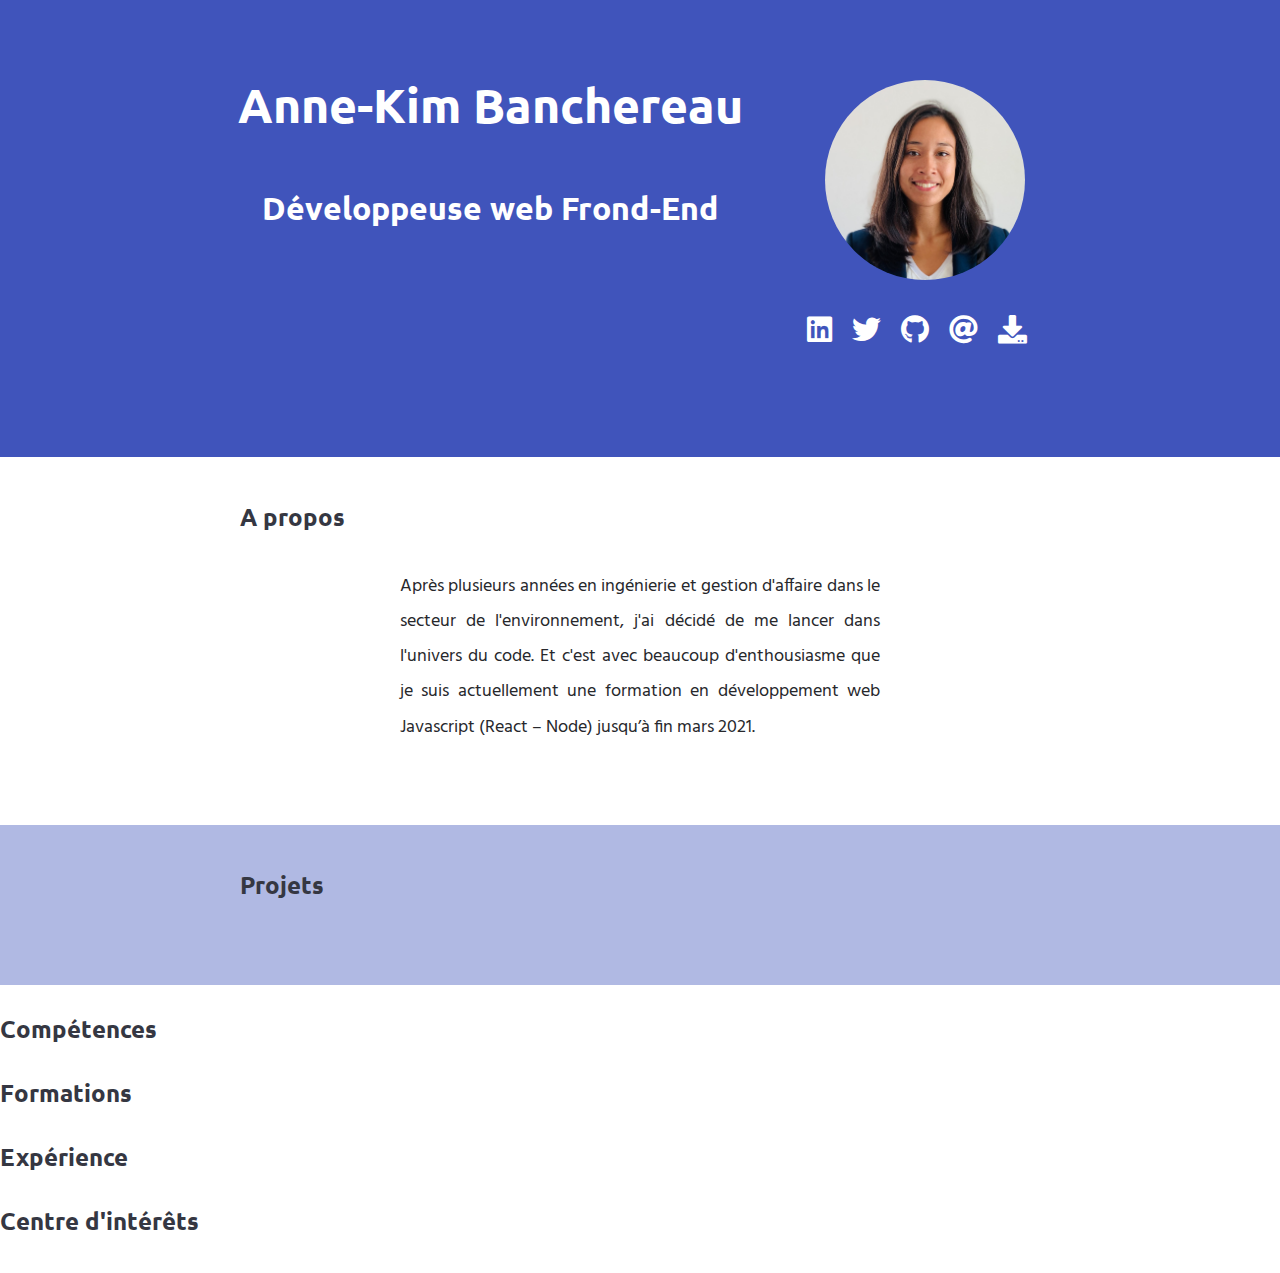
==== html/index.html @ 90d188f5 "header and about" ====
<!DOCTYPE html>
<html lang="en">
<head>
  <meta charset="UTF-8">
  <meta name="viewport" content="width=device-width, initial-scale=1.0">
  <title>Anne-Kim Banchereau</title>
  <link rel="stylesheet" href="../styles/reset.css">
  <link rel="stylesheet" href="../styles/style.css">
  <link rel="stylesheet" href="https://cdnjs.cloudflare.com/ajax/libs/font-awesome/5.15.2/css/all.min.css">
</head>
<body>
  <header>
    <div class="header-left">
      <h1>Anne-Kim Banchereau</h1>
      <h2>Développeuse web Frond-End</h2>
    </div>
    <div class="header-right">
      <img class="header-right_img" src="../images/annekim.jpg" alt="photo1">
      <div class="header-right_icons_wrapper">
        <span class="header-right_icons">
          <a href="#" class="fab fa-linkedin"></a>
        </span>
        <span class="header-right_icons">
          <a href="#" class="fab fa-twitter"></a>
        </span>
        <span class="header-right_icons">
          <a href="#" class="fab fa-github"></a>
        </span>
        <span class="header-right_icons">
          <a href="#" class="fas fa-at"></a>
        </span>
        <span class="header-right_icons">
          <a href="#" class="fas fa-download"></a>
        </span>
      </div>
    </div>
  </header>
  <main>
    <section class="about">
      <div class="wrapper">
        <h3>A propos</h3>
        <p class="about_content">Après plusieurs années en ingénierie et gestion d'affaire dans le secteur de l'environnement, j'ai décidé de me lancer dans l'univers du code. Et c'est avec beaucoup d'enthousiasme que je suis actuellement une formation en développement web Javascript (React – Node) jusqu’à fin mars 2021.</p>
      </div>
    </section>
    <section class="projects">
      <div class="wrapper">
        <h3>Projets</h3>
        <div></div>
        <div></div>
        <div></div>
      </div>

    </section>
    <section>
      <h3>Compétences</h3>
    </section>
    <section>
      <h3>Formations</h3>
    </section>
    <section>
      <h3>Expérience</h3>
    </section>
    <section>
      <h3>Centre d'intérêts</h3>
    </section>
  </main>
</body>
</html>
---- styles/style.css ----
@import url('https://fonts.googleapis.com/css2?family=Hind:wght@300;400;700&family=Ubuntu:ital,wght@0,400;0,700;1,400&display=swap');

body{
  font-family: 'Hind', sans-serif;
  color:#27282c;
}

header{
  background-color: #4054BB;
  color:white;
  text-align: center;
  padding: 1rem;
  display: flex;
  justify-content: center;
  flex-wrap: wrap;
}

h1, h2, h3{
  font-family: 'Ubuntu', sans-serif;
  padding-bottom: 1rem ;
  font-weight: bold;
}

h1{
  font-size: 3em;
  margin-bottom: 3rem;
}

h2{
  font-size:2em;
}

h3{
  font-size: 1.5em;
  color:#353742;
  margin-bottom: 1.5rem;
}

.header-left, .header-right{
  margin: 4rem 2rem;
}

.header-right_img{
  max-width: 100%;
  height: 200px;
  margin-bottom: 2rem;
  border-radius : 50%;
}

.header-right_icons_wrapper{
  margin: auto;
  margin-bottom: 2rem;
}

.header-right_icons .fas, .header-right_icons .fab{
  display:inline-block;
  margin-right: 1rem;
  cursor: pointer;
  font-size: 1.8em;
}

.header-right_icons .fas:hover, .header-right_icons .fab:hover{
  opacity: 0.5;
}

/* section{
  padding: 2rem;
  width: 80%;
  margin: auto;
  margin-bottom: 2rem;
} */

.wrapper{
  padding: 3rem;
  width: 70%;
  margin: auto;
  margin-bottom: 2rem;
}

.about{
  background-color: white;
}

.about_content{
  font-size: 1.1em;
  text-align: justify;
  width: 60%;
  margin-left: 10rem;
  line-height: 2em;
}

.projects{
  background-color: #4054bb69;
}
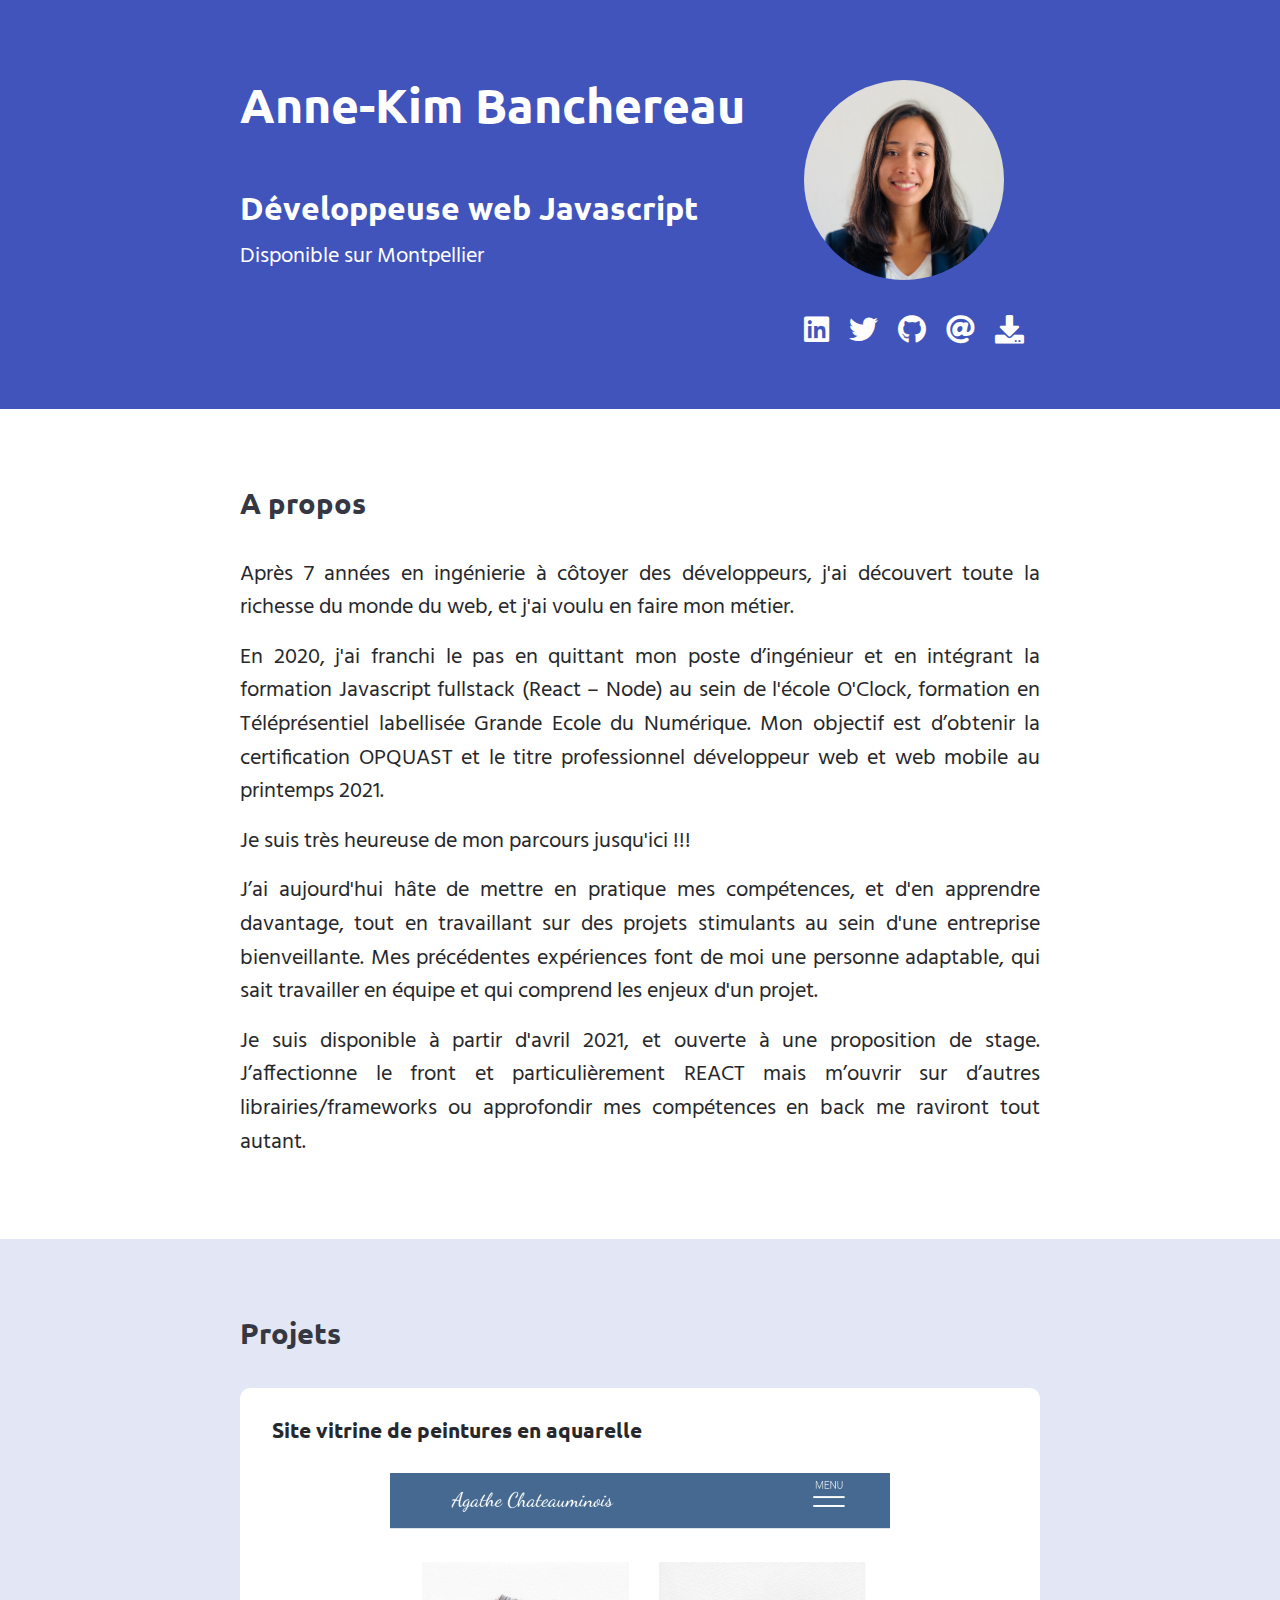
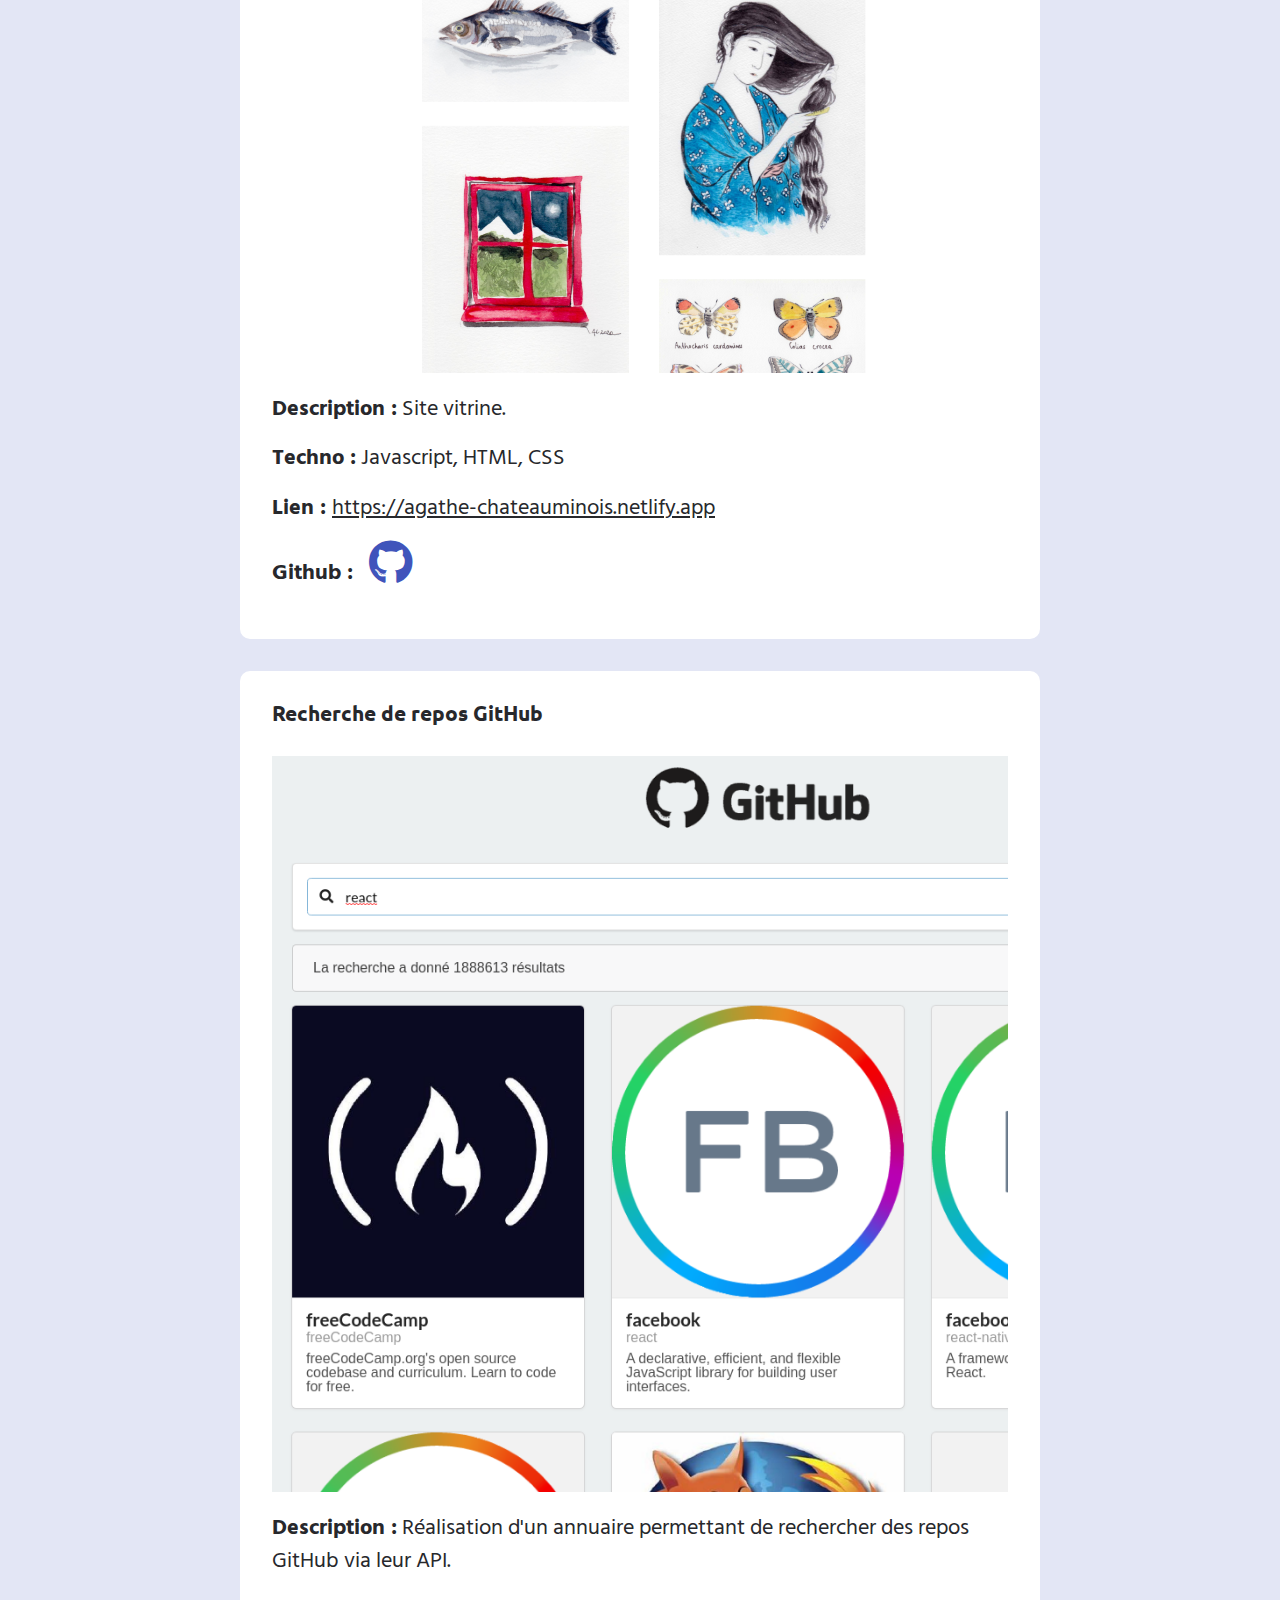
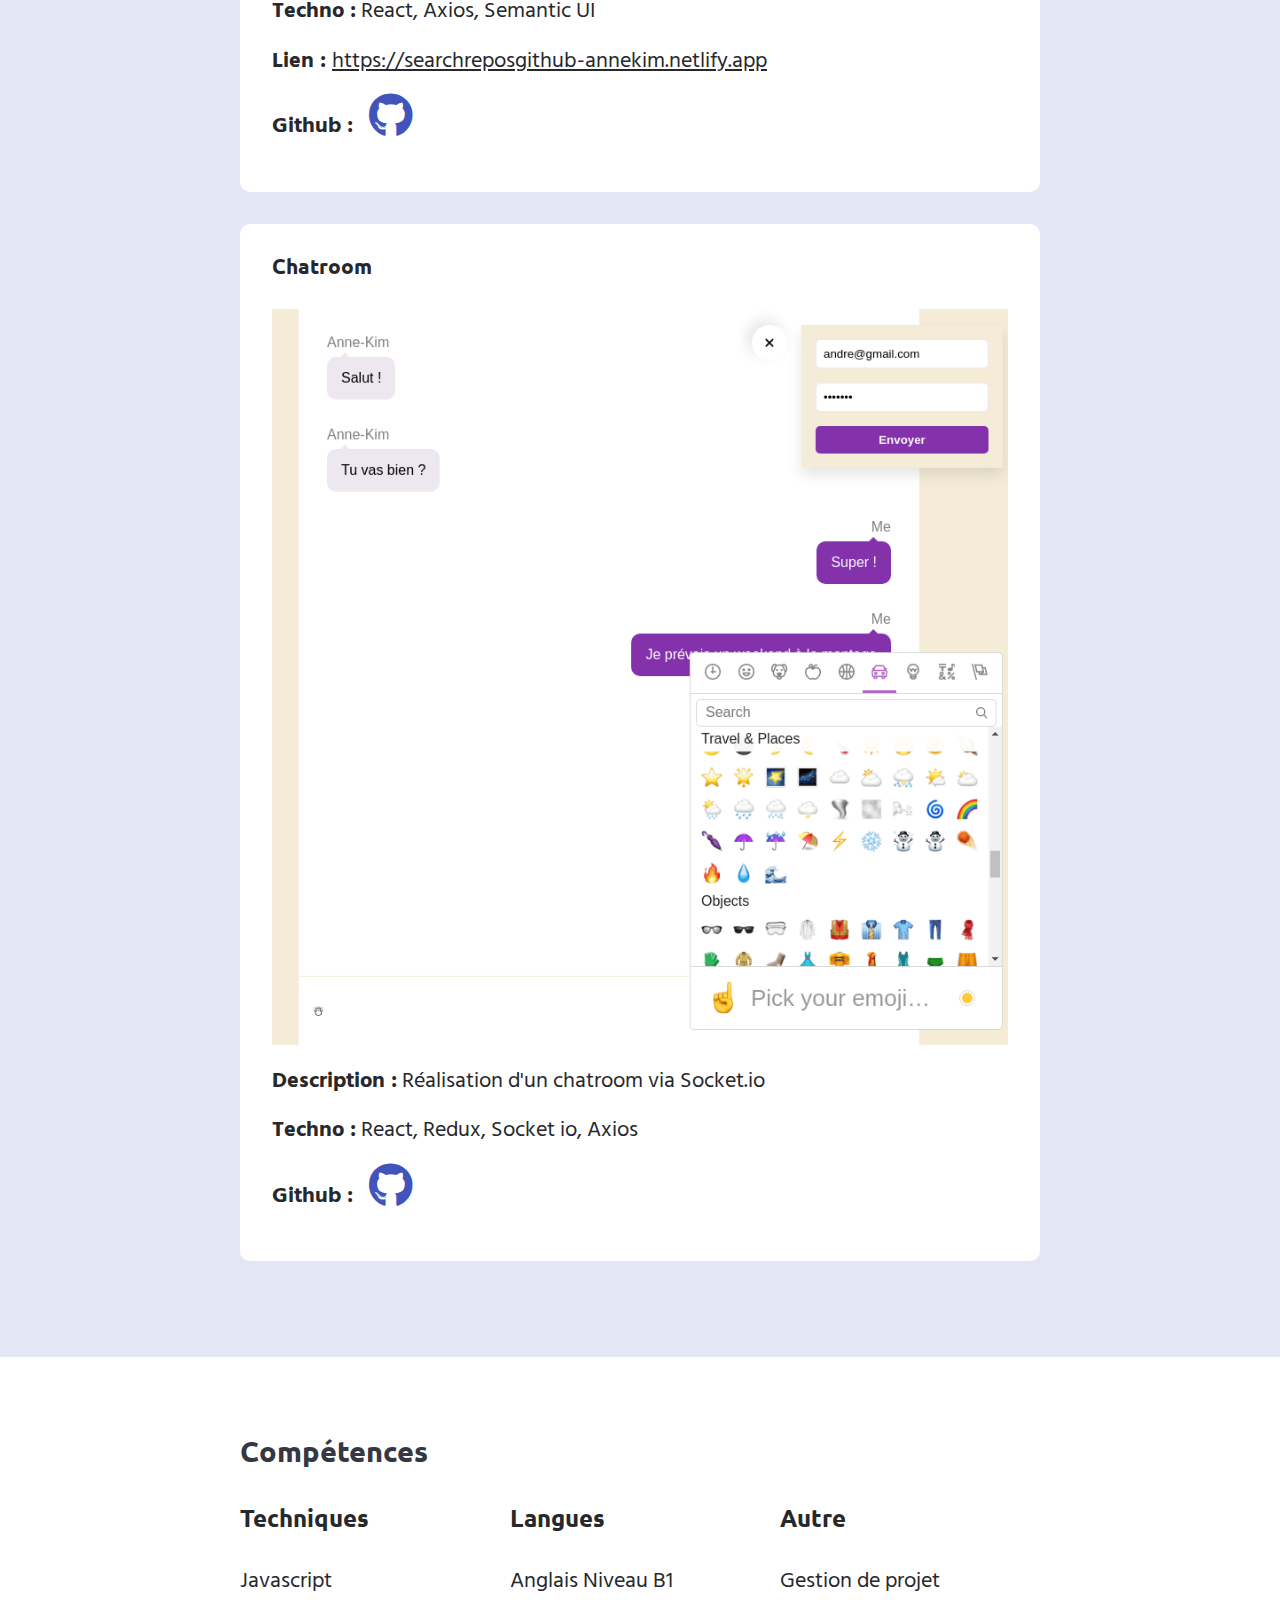
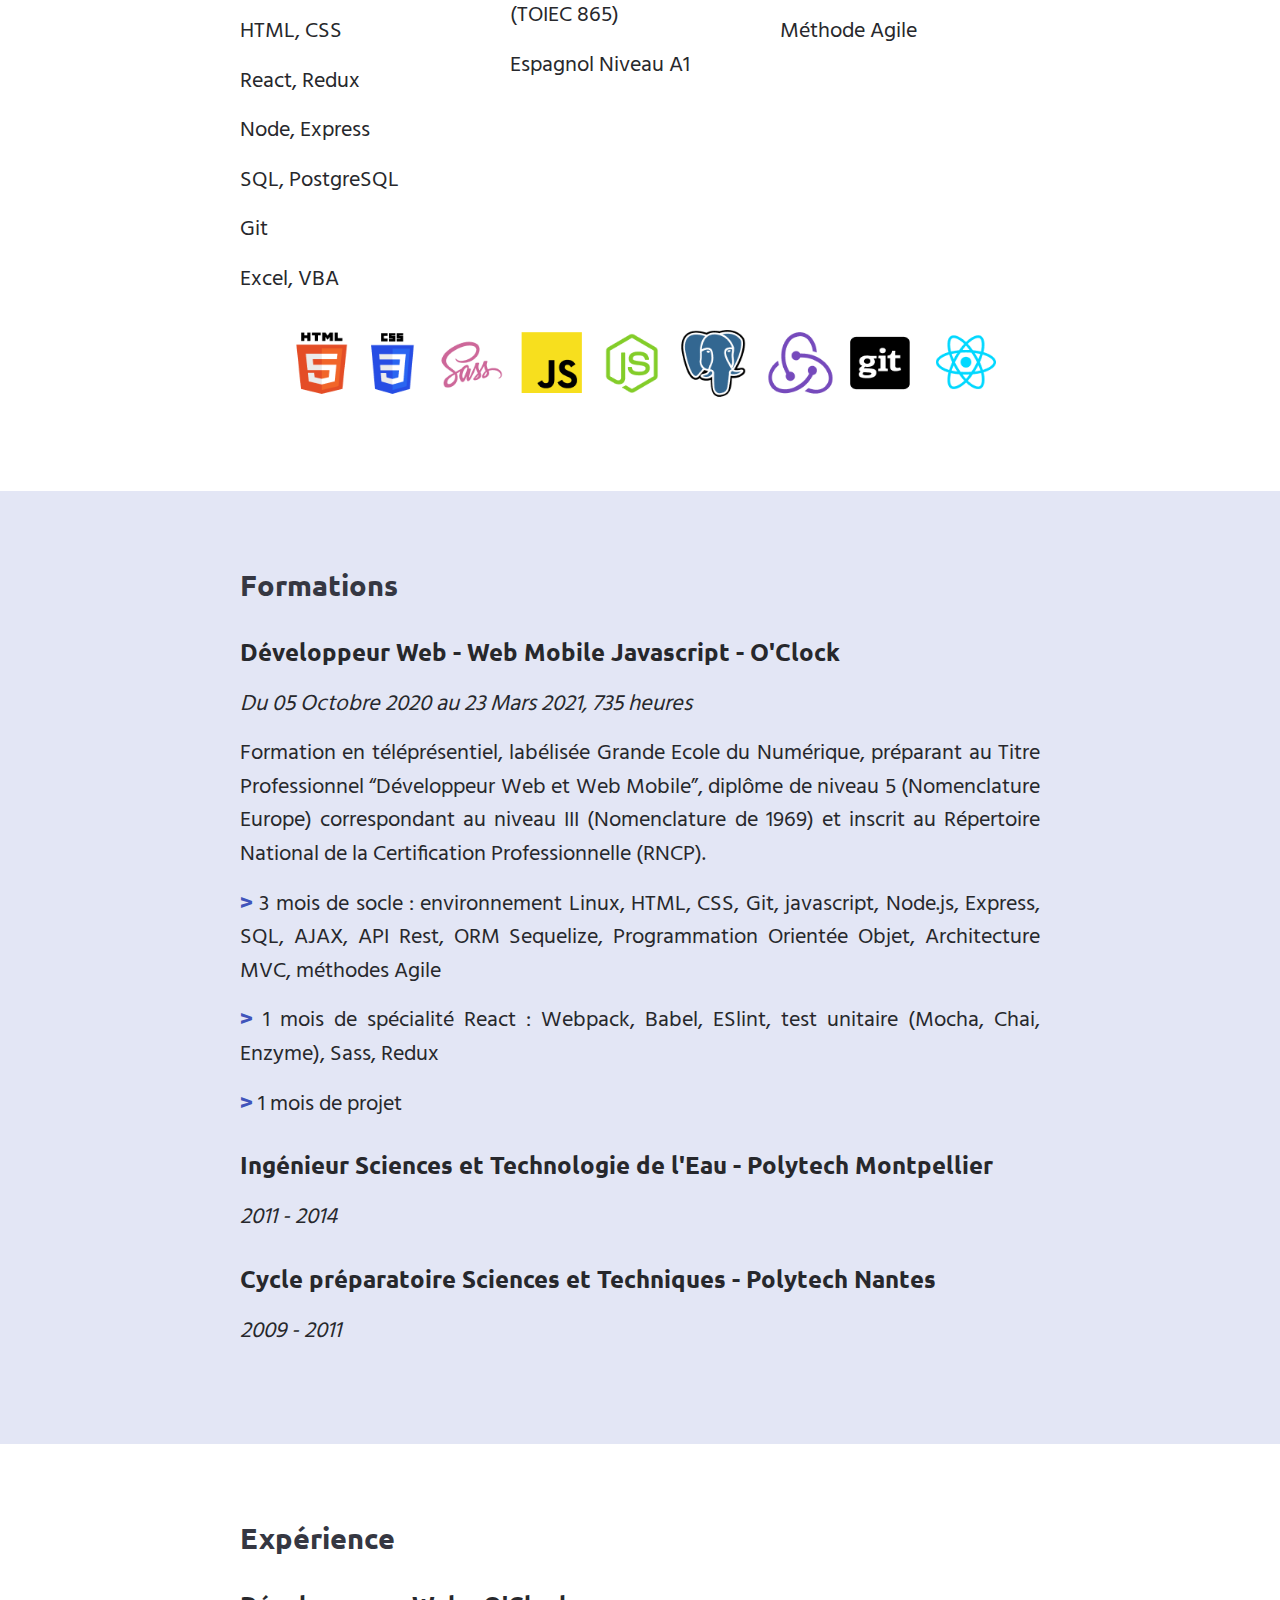
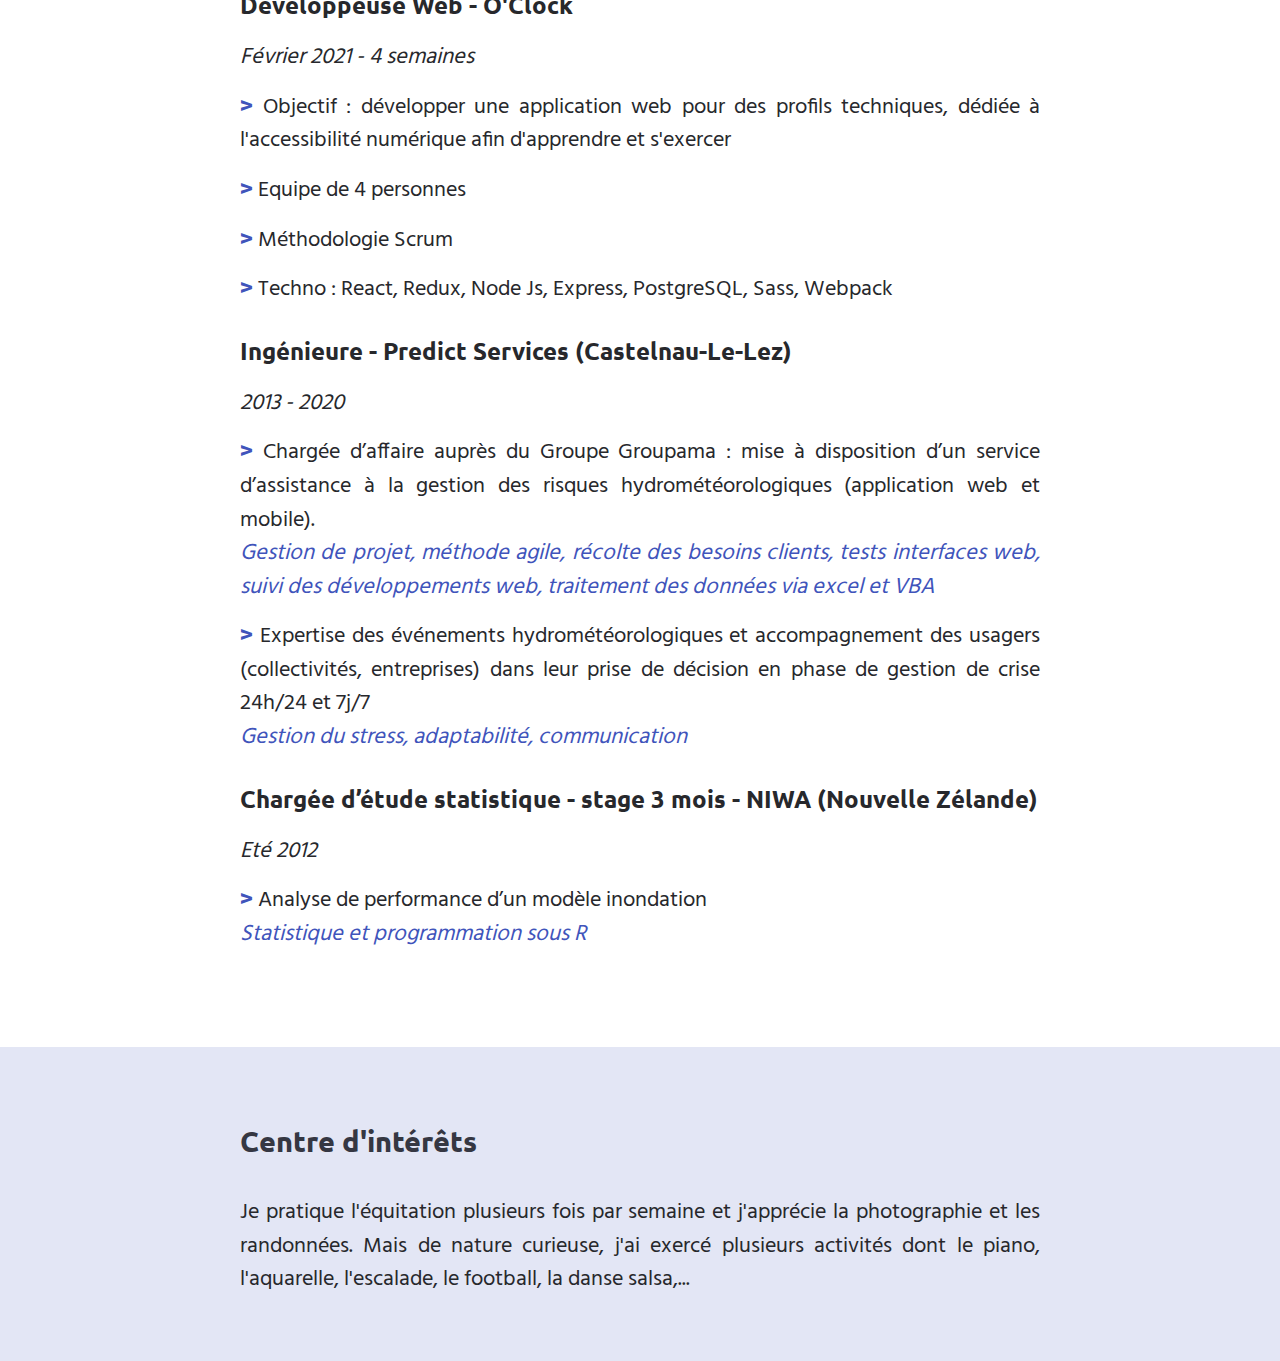
==== commit 22825491: "new text about" ====
--- a/html/index.html
+++ b/html/index.html
@@ -10,28 +10,33 @@
 </head>
 <body>
   <header>
-    <div class="header-left">
-      <h1>Anne-Kim Banchereau</h1>
-      <h2>Développeuse web Frond-End</h2>
-    </div>
-    <div class="header-right">
-      <img class="header-right_img" src="../images/annekim.jpg" alt="photo1">
-      <div class="header-right_icons_wrapper">
-        <span class="header-right_icons">
-          <a href="#" class="fab fa-linkedin"></a>
-        </span>
-        <span class="header-right_icons">
-          <a href="#" class="fab fa-twitter"></a>
-        </span>
-        <span class="header-right_icons">
-          <a href="#" class="fab fa-github"></a>
-        </span>
-        <span class="header-right_icons">
-          <a href="#" class="fas fa-at"></a>
-        </span>
-        <span class="header-right_icons">
-          <a href="#" class="fas fa-download"></a>
-        </span>
+    <div class="wrapper">
+      <div class="header">
+        <div class="header-left">
+          <h1>Anne-Kim Banchereau</h1>
+          <h2>Développeuse web Javascript</h2>
+          <p>Disponible sur Montpellier</p>
+        </div>
+        <div class="header-right">
+          <img class="header-right_img" src="../images/annekim.jpg" alt="photo1">
+          <div class="header-right_icons_wrapper">
+            <span class="header-right_icons">
+              <a href="https://www.linkedin.com/in/anne-kimbanchereau/" class="fab fa-linkedin" target="_blank"></a>
+            </span>
+            <span class="header-right_icons">
+              <a href="https://twitter.com/AnneKim_B" class="fab fa-twitter" target="_blank"></a>
+            </span>
+            <span class="header-right_icons">
+              <a href="https://github.com/AnnekimBanchereau?tab=repositories" class="fab fa-github" target="_blank"></a>
+            </span>
+            <span class="header-right_icons">
+              <a href="mailto:annekim.banchereau@gmail.com" class="fas fa-at" target="_blank"></a>
+            </span>
+            <span class="header-right_icons">
+              <a href="https://drive.google.com/file/d/1sTxiv5mGYqMfV3r8agXu4b8w30QFOoHG/view?usp=sharing" class="fas fa-download" target="_blank"></a>
+            </span>
+          </div>
+        </div>
       </div>
     </div>
   </header>
@@ -39,29 +44,147 @@
     <section class="about">
       <div class="wrapper">
         <h3>A propos</h3>
-        <p class="about_content">Après plusieurs années en ingénierie et gestion d'affaire dans le secteur de l'environnement, j'ai décidé de me lancer dans l'univers du code. Et c'est avec beaucoup d'enthousiasme que je suis actuellement une formation en développement web Javascript (React – Node) jusqu’à fin mars 2021.</p>
+        <p class="about_content">Après 7 années en ingénierie à côtoyer des développeurs, j'ai découvert toute la richesse du monde du web, et j'ai voulu en faire mon métier.</p>
+        <p class="about_content">En 2020, j'ai franchi le pas en quittant mon poste d’ingénieur et en intégrant la formation Javascript fullstack (React – Node) au sein de l'école O'Clock, formation en Téléprésentiel labellisée Grande Ecole du Numérique. Mon objectif est d’obtenir la certification OPQUAST et le titre professionnel développeur web et web mobile au printemps 2021.</p>
+        <p class="about_content">Je suis très heureuse de mon parcours jusqu'ici !!!</p>
+        <p class="about_content">J’ai aujourd'hui hâte de mettre en pratique mes compétences, et d'en apprendre davantage, tout en travaillant sur des projets stimulants au sein d'une entreprise bienveillante. Mes précédentes expériences font de moi une personne adaptable, qui sait travailler en équipe et qui comprend les enjeux d'un projet.</p> 
+        <p class="about_content">Je suis disponible à partir d'avril 2021, et ouverte à une proposition de stage. J’affectionne le front et particulièrement REACT mais m’ouvrir sur d’autres librairies/frameworks ou approfondir mes compétences en back me raviront tout autant.</p>
       </div>
     </section>
     <section class="projects">
       <div class="wrapper">
         <h3>Projets</h3>
-        <div></div>
-        <div></div>
-        <div></div>
+        <div class="project_board">
+          <div class="project_item">
+            <h4 class="project_title">Site vitrine de peintures en aquarelle</h4>
+            <a href="https://agathe-chateauminois.netlify.app" target="_blank" class="project_img-link"><img class="project_img" src="../images/projet_agathe.PNG" alt="projet1"></a>
+            <div class="project_content">
+              <p><strong class="bold">Description :</strong> Site vitrine.</p>
+              <p><strong class="bold">Techno :</strong> Javascript, HTML, CSS</p>
+              <p><strong class="bold">Lien : </strong><a href="https://agathe-chateauminois.netlify.app" class="project_link-web" target="_blank">https://agathe-chateauminois.netlify.app</a></p>
+              <p><strong class="bold">Github :</strong><a href="https://github.com/AnnekimBanchereau/site-vitrine-aquarelle" class="fab fa-github" target="_blank"></a></p>
+            </div>
+          </div>
+          <div class="project_item">
+            <h4 class="project_title">Recherche de repos GitHub</h4>
+            <a href="https://github.com/AnnekimBanchereau/search_repositories_github" class="project_img-link" target="_blank"><img class="project_img" src="../images/github.PNG" alt="projet github"></a>
+            <div class="project_content">
+              <p><strong class="bold">Description :</strong> Réalisation d'un annuaire permettant de rechercher des repos GitHub via leur API.</p>
+              <p><strong class="bold">Techno :</strong> React, Axios, Semantic UI</p>
+              <p><strong class="bold">Lien : </strong><a href="https://searchreposgithub-annekim.netlify.app" class="project_link-web" target="_blank">https://searchreposgithub-annekim.netlify.app</a></p>
+              <p><strong class="bold">Github :</strong><a href="https://github.com/AnnekimBanchereau/search_repositories_github" class="fab fa-github" target="_blank"></a></p>
+            </div>
+          </div>
+          <div class="project_item">
+            <h4 class="project_title">Chatroom</h4>
+            <a href="https://github.com/AnnekimBanchereau/chatroom-react-redux" class="project_img-link" target="_blank"><img class="project_img" src="../images/chatroom.PNG" alt="projet chatroom"></a>
+            <div class="project_content">
+              <p><strong class="bold">Description :</strong> Réalisation d'un chatroom via Socket.io</p>
+              <p><strong class="bold">Techno :</strong> React, Redux, Socket io, Axios</p>
+              <p><strong class="bold">Github :</strong><a href="https://github.com/AnnekimBanchereau/chatroom-react-redux" class="fab fa-github" target="_blank"></a></p>
+            </div>
+          </div>
+        </div>
       </div>
-
     </section>
-    <section>
-      <h3>Compétences</h3>
+    <section class="skills">
+      <div class="wrapper">
+        <h3>Compétences</h3>
+        <div class="skills_board">
+          <div class="skills_block">
+            <h4>Techniques</h4>
+            <ul>
+              <li>Javascript</li>
+              <li>HTML, CSS</li>
+              <li>React, Redux</li>
+              <li>Node, Express</li>
+              <li>SQL, PostgreSQL</li>
+              <li>Git</li>
+              <li>Excel, VBA</li>
+            </ul>
+          </div>
+          <div class="skills_block">
+            <h4>Langues</h4>
+            <ul>
+              <li>Anglais Niveau B1<br>
+                (TOIEC 865)</li>
+              <li>Espagnol Niveau A1</li>
+            </ul>
+          </div>
+          <div class="skills_block">
+            <h4>Autre</h4>
+            <ul>
+              <li>Gestion de projet</li>
+              <li>Méthode Agile</li>
+            </ul>
+          </div>
+        </div>
+        <div class="skills_image">
+          <img src="../images/skills_line.png" alt="compétences">
+        </div>
+      </div>
     </section>
-    <section>
-      <h3>Formations</h3>
+    <section class="education">
+      <div class="wrapper">
+        <h3>Formations</h3>
+        <div class="education_content">
+          <h4><strong class="bold">Développeur Web - Web Mobile Javascript</strong> - O'Clock</h4>
+          <p><em class="italic education_content-date">Du 05 Octobre 2020 au 23 Mars 2021, 735 heures</em></p>
+          <p>Formation en téléprésentiel, labélisée Grande Ecole du  Numérique,  préparant au Titre Professionnel “Développeur Web et Web Mobile”, diplôme
+            de niveau 5 (Nomenclature Europe) correspondant au niveau III (Nomenclature de 1969) et inscrit au
+            Répertoire National de la Certification Professionnelle (RNCP).</p>
+          <ul>
+            <li><span class="purple bold">></span> 3 mois de socle : environnement Linux, HTML, CSS, Git, javascript, Node.js, Express, SQL, AJAX, API Rest, ORM Sequelize, Programmation Orientée Objet, Architecture MVC, méthodes Agile</li>
+            <li><span class="purple bold">></span> 1 mois de spécialité React : Webpack, Babel, ESlint, test unitaire (Mocha, Chai, Enzyme), Sass, Redux</li>
+            <li><span class="purple bold">></span> 1 mois de projet</li>
+          </ul>
+        </div>
+        <div class="education_content">
+          <h4><strong class="bold">Ingénieur Sciences et Technologie de l'Eau</strong> - Polytech Montpellier</h4>
+          <p><em class="italic education_content-date">2011 - 2014</em></p>
+        </div>
+        <div class="education_content">
+          <h4><strong class="bold">Cycle préparatoire Sciences et Techniques</strong> - Polytech Nantes</h4>
+          <p><em class="italic education_content-date">2009 - 2011</em></p>
+        </div>
+      </div>
     </section>
-    <section>
-      <h3>Expérience</h3>
+    <section class="experience">
+      <div class="wrapper">
+        <h3>Expérience</h3>
+        <div class="experience_content">
+          <h4><strong class="bold">Développeuse Web</strong> - O'Clock</h4>
+          <p><em class="italic experience_content-date">Février 2021 - 4 semaines</em></p>
+          <ul>
+            <li><span class="purple bold">></span> Objectif : développer une application web pour des profils techniques, dédiée à l'accessibilité numérique afin d'apprendre et s'exercer</li>
+            <li><span class="purple bold">></span> Equipe de 4 personnes</li>
+            <li><span class="purple bold">></span> Méthodologie Scrum</li>
+            <li><span class="purple bold">></span> Techno : React, Redux, Node Js, Express, PostgreSQL, Sass, Webpack</li>
+          </ul>
+        </div>
+        <div class="experience_content">
+          <h4><strong class="bold">Ingénieure</strong> - Predict Services (Castelnau-Le-Lez)</h4>
+          <p><em class="italic experience_content-date">2013 - 2020</em></p>
+          <ul>
+            <li><span class="purple bold">></span> Chargée d’affaire  auprès du Groupe Groupama : mise à disposition d’un service d’assistance à la gestion des risques hydrométéorologiques (application web et mobile).
+            </br><span class="italic purple">Gestion de projet, méthode agile, récolte des besoins clients, tests interfaces web, suivi des développements web, traitement des données via excel et VBA</span></li>
+            <li><span class="purple bold">></span> Expertise des événements hydrométéorologiques et accompagnement des usagers (collectivités, entreprises) dans leur prise de décision en phase de gestion de crise 24h/24 et 7j/7 
+            </br><span class="italic purple">Gestion du stress, adaptabilité, communication</span></li>
+          </ul>
+        </div>
+        <div class="experience_content">
+          <h4><strong class="bold">Chargée d’étude statistique</strong> - stage 3 mois - NIWA (Nouvelle Zélande)</h4>
+          <p><em class="italic experience_content-date">Eté 2012</em></p>
+          <p><span class="purple bold">></span> Analyse de performance d’un modèle inondation
+          </br><span class="italic purple">Statistique et programmation sous R</span></p>
+        </div>
+      </div>
     </section>
-    <section>
-      <h3>Centre d'intérêts</h3>
+    <section class="hobbies">
+      <div class="wrapper">
+        <h3>Centre d'intérêts</h3>
+        <p>Je pratique l'équitation plusieurs fois par semaine et j'apprécie la photographie et les randonnées. Mais de nature curieuse, j'ai exercé plusieurs activités dont le piano, l'aquarelle, l'escalade, le football, la danse salsa,...</p>
+      </div>
     </section>
   </main>
 </body>
--- a/styles/style.css
+++ b/styles/style.css
@@ -2,20 +2,31 @@
 
 body{
   font-family: 'Hind', sans-serif;
+  text-align: justify;
   color:#27282c;
+}
+
+.bold{
+  font-weight: bold;
+}
+
+.italic{
+  font-style: italic;
+}
+
+.purple{
+  color: #4054BB;
+}
+
+img{
+  max-width: 100%;
 }
 
 header{
   background-color: #4054BB;
-  color:white;
-  text-align: center;
-  padding: 1rem;
-  display: flex;
-  justify-content: center;
-  flex-wrap: wrap;
-}
-
-h1, h2, h3{
+}
+
+h1, h2, h3, h4{
   font-family: 'Ubuntu', sans-serif;
   padding-bottom: 1rem ;
   font-weight: bold;
@@ -31,17 +42,45 @@
 }
 
 h3{
-  font-size: 1.5em;
+  font-size: 1.8em;
   color:#353742;
   margin-bottom: 1.5rem;
 }
 
-.header-left, .header-right{
-  margin: 4rem 2rem;
+h4{
+  font-size:1.5em;
+}
+
+p{
+  font-size: 1.4em;
+  line-height: 1.5em;
+}
+
+ul li{
+  font-size:1.4em;
+  line-height: 1.5em;
+  margin-bottom: 1rem;
+}
+
+.wrapper{
+  padding: 5rem 3rem 4rem;
+  width: 70%;
+  margin: auto;
+}
+
+.triangle{
+  color: #4054BB;
+  font-weight: bold;
+}
+
+.header{
+  color:white;
+  display: flex;
+  justify-content: space-between;
+  flex-wrap: wrap;
 }
 
 .header-right_img{
-  max-width: 100%;
   height: 200px;
   margin-bottom: 2rem;
   border-radius : 50%;
@@ -49,7 +88,6 @@
 
 .header-right_icons_wrapper{
   margin: auto;
-  margin-bottom: 2rem;
 }
 
 .header-right_icons .fas, .header-right_icons .fab{
@@ -63,32 +101,126 @@
   opacity: 0.5;
 }
 
-/* section{
-  padding: 2rem;
-  width: 80%;
-  margin: auto;
-  margin-bottom: 2rem;
-} */
-
-.wrapper{
-  padding: 3rem;
-  width: 70%;
-  margin: auto;
-  margin-bottom: 2rem;
-}
-
 .about{
   background-color: white;
 }
 
 .about_content{
-  font-size: 1.1em;
   text-align: justify;
-  width: 60%;
-  margin-left: 10rem;
-  line-height: 2em;
-}
-
-.projects{
-  background-color: #4054bb69;
+  margin-bottom: 1rem;
+}
+
+.projects, .education, .hobbies{
+  background-color: #4054bb25;
+}
+
+.project_board{
+  display:flex;
+  flex-wrap: wrap;
+  justify-content: space-between;
+}
+
+.project_item{
+  width: 45%;
+  background-color: white;
+  padding: 2rem;
+  border-radius: 10px;
+  margin: 0 auto 2rem;
+  text-align: left;
+}
+
+.project_title{
+  font-size: 1.3em;
+  margin-bottom: 1rem;
+  font-weight: bold;
+}
+
+.project_img-link{
+  display:block;
+  text-align: center;
+}
+.project_img{
+  margin-bottom: 1rem;
+}
+
+.project_img:hover{
+  opacity:0.6;
+}
+
+.project_link-git{
+  text-decoration: underline;
+}
+
+.project_link-git:hover{
+  color: #4054BB;
+}
+
+.project_link-web{
+  text-decoration: underline;
+}
+
+.project_link-web:hover{
+  color: #4054BB;
+}
+
+.project_content{
+  overflow:auto;
+}
+
+.project_content p{
+  margin-bottom: 1rem;
+}
+
+.project_content p em{
+  font-weight: bold;
+}
+
+.project_content p .fas, .project_content p .fab{
+  font-size: 2em;
+  color: #4054BB;;
+  margin-left: 1rem;
+}
+
+.project_content p .fas:hover, .project_content p .fab:hover{
+  opacity: 0.5;
+}
+
+.skills_board{
+  display:flex;
+  flex-wrap: wrap;
+  justify-content: space-between;
+}
+
+.skills_block{
+  width: 260px;
+}
+
+.skills_block h4{
+  margin-bottom: 1.2rem;
+}
+
+.skills_image{
+  text-align: center;
+}
+
+.education_content, .experience_content{
+  margin-bottom: 2rem;
+}
+
+.education_content h4, .experience_content h4{
+  margin-bottom: 0.5rem;
+}
+
+.education_content p, .education_content ul, .experience_content p, .experience_content ul{
+  display: block;
+  margin-bottom: 1rem;
+}
+.education_content-date, .experience_content-date{
+  margin-bottom: 2rem;
+}
+
+@media all and (max-width: 1280px){
+  .project_item{
+    width: 100%;
+  }
 }